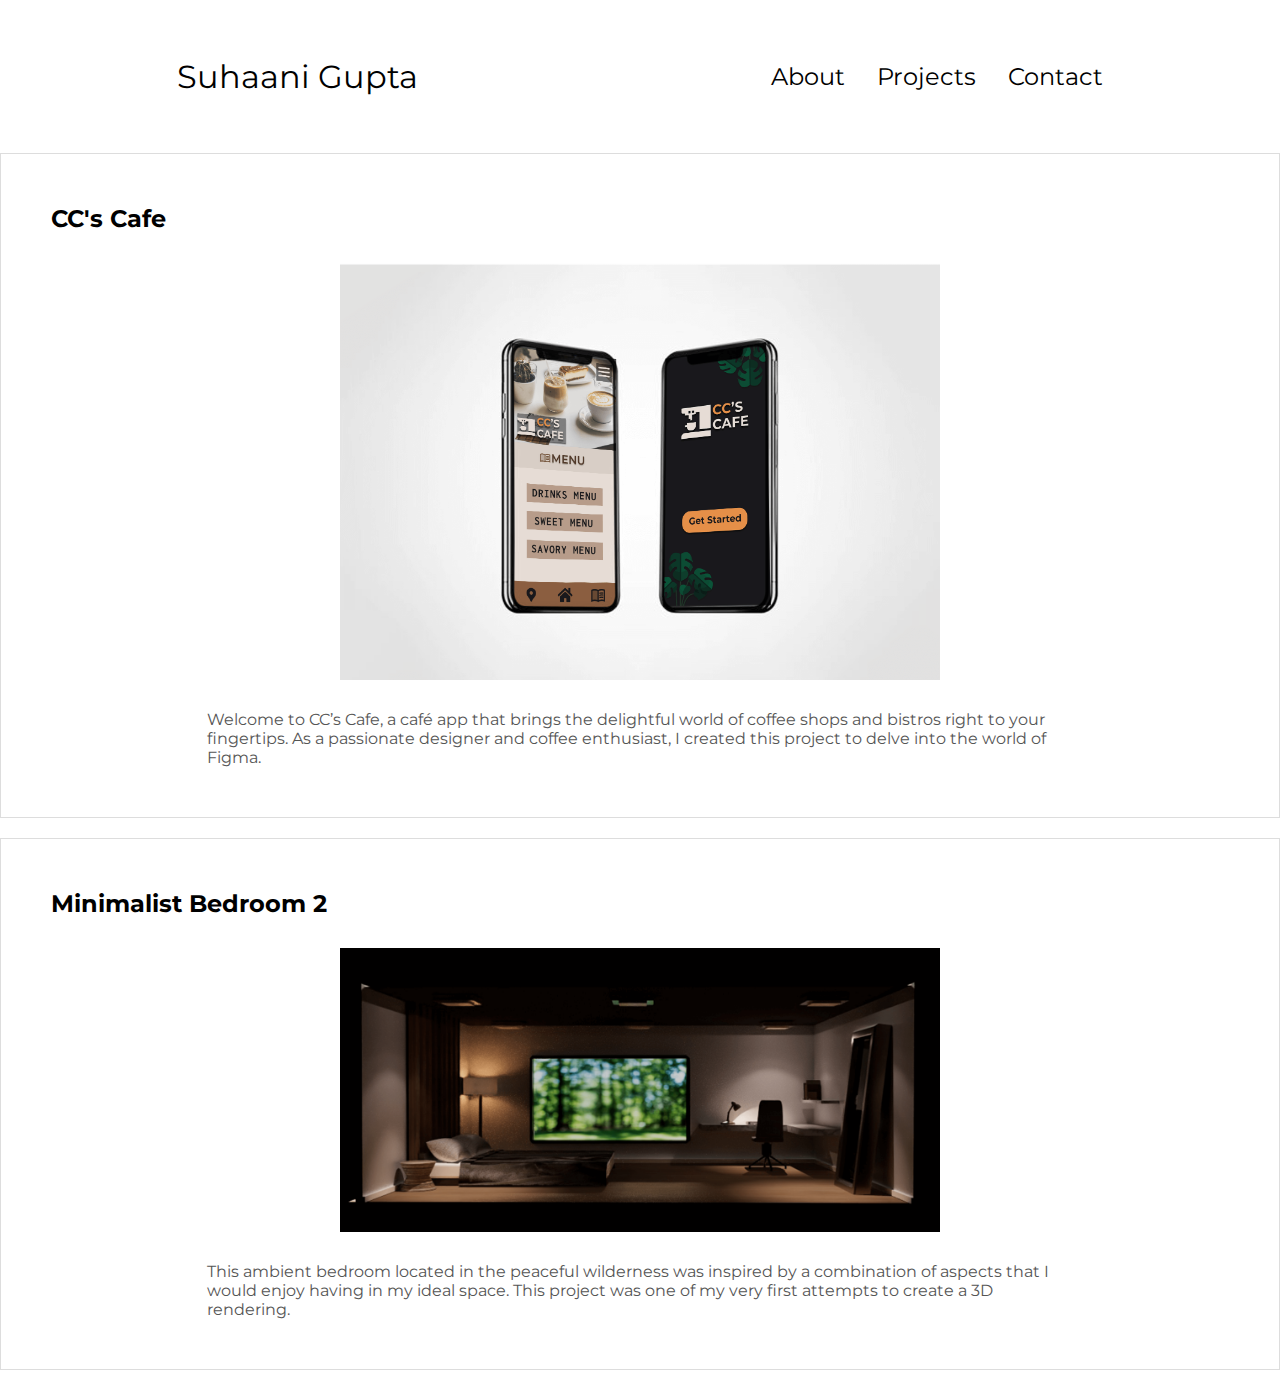
==== projects.html @ 94964127 "Add images" ====
<!DOCTYPE html>
<html lang="en">
<head>
    <meta charset="UTF-8">
    <meta name="viewport" content="width=device-width, initial-scale=1.0">
    <title>Projects</title>
    <link rel="stylesheet" href="css/projects.css"/>
    <link rel="stylesheet" href="css/mediaqueries.css"/>
</head>
<body>
    <body>
        <nav id="desktop-nav">
            <div class="logo"> <a href="index.html">Suhaani Gupta</a>
            </div>
            <div>
                <ul class="nav-links">
                    <li><a href="#about">About</a></li>
                    <li><a href="projects.html">Projects</a></li>
                    <li><a href="#contact">Contact</a></li>
                </ul>
            </div>
        </nav>
        <nav id="hamburger-nav">
            <div class="logo">Suhaani Gupta</div>
            <div class="hamburger-menu">
                <div class="hamburger-icon" onclick="toggleMenu()">
                    <span></span>
                    <span></span>
                    <span></span>
                </div>
                <div class="menu-links">
                    <li><a href="#about" onclick="toggleMenu()">About</a></li>
                    <li><a href="#experience" onclick="toggleMenu()">Experience</a></li>
                    <li><a href="#projects" onclick="toggleMenu()">Projects</a></li>
                    <li><a href="#contact" onclick="toggleMenu()">Contact</a></li>
                </div>
            </div>
        </nav>

        <section class="project" id="project1">
            <h2>CC's Cafe</h2>
            <img src="images/cafeappmockup.png" alt="Project 1 image">
            <p>Welcome to CC’s Cafe, a café app that brings the delightful world of 
                coffee shops and bistros right to your fingertips. As a passionate designer 
                and coffee enthusiast, I created this project to delve into the world of Figma.</p>
          </section>
          <section class="project" id="project2">
            <h2>Minimalist Bedroom 2</h2>
            <img src="images/Mayaproject1.png" alt="Project 2 image">
            <p>This ambient bedroom located in the peaceful wilderness was inspired
                by a combination of aspects that I would enjoy having in my ideal space. 
                This project was one of my very first attempts to create a 3D rendering.</p>
          </section>
          
<script src="script.js"></script>
</body>
</html>
---- css/projects.css ----
@import url('https://fonts.googleapis.com/css2?family=Montserrat:ital,wght@0,100..900;1,100..900&display=swap');

* {
    margin: 0;
    padding: 0;
    }

body{
    font-family: "Montserrat", sans-serif;
    
}

html{
    scroll-behavior: smooth;
}

p{
    color: rgb(85,85,85);
}

a, 
.btn {
    transition: all 300ms ease;
}

nav, 
.nav-links {
    display: flex;
}

nav{
    justify-content: space-around;
    align-items: center;
    height: 17vh;
}

.nav-links{
    gap: 2rem;
    list-style: none;
    font-size: 1.5rem;
}

a{
    color: black;
    text-decoration: none;
    text-decoration-color: white;
}

a:hover{
    color: grey;
    text-decoration: underline;
    text-underline-offset: 1rem;
    text-decoration-color: rgb(181,181,181);
}

.logo {
    font-size: 2rem;

}

.logo:hover {
    cursor: default;
}

/* HAMBURGER MENU */

#hamburger-nav{
    display: none;
}

.hamburger-menu{
    position:relative;
    display: inline-block;
}

.hamburger-icon{
    display: flex;
    flex-direction: column;
    justify-content: space-between;
    height: 24px;
    width: 30px;
    cursor: pointer;
}

.hamburger-icon span{
    width: 100%;
    height: 2px;
    background-color: black;
    transition: all 0.3 ease-in-out;
}

.menu-links{
    position: absolute;
    top: 100%;
    right: 0;
    background-color: white;
    width: fit-content;
    max-height: 0;
    overflow: hidden;
    transition: all 0.3 ease-in-out;
}

.menu-links a{
    display:block;
    padding: 10px;
    text-align: center;
    font-size: 1.5rem;
    color: black;
    text-decoration: none;
    transition: all 0.3 ease-in-out;
}

.menu-links li {
    list-style: none;
}

.menu-links.open {
    max-height: 300px;
}

container {
    width: 80%;
    margin: 0 auto;
  }
  
  .project {
    border: 1px solid #ddd;
    margin-bottom: 20px;
    padding: 20px;
  }
  
  @media (max-width: 768px) {
    .container {
      width: 95%;
    }
  
    .project {
      padding: 10px;
    }
  }


  .project img {
    width: 100%;
    height: auto;
    max-width: 600px; 
    display: block;
    margin: 0 auto; 
  }
  
  p{
    margin: 30px;
    margin-left: 15%;
    margin-right: 15%;
  }

  h2{
    margin: 30px;
  }
---- css/mediaqueries.css ----
@media screen and (max-width: 1200px) {
    #desktop-nav {
        display: none;
    }
    #hamburger-nav{
        display:flex;
    }
}
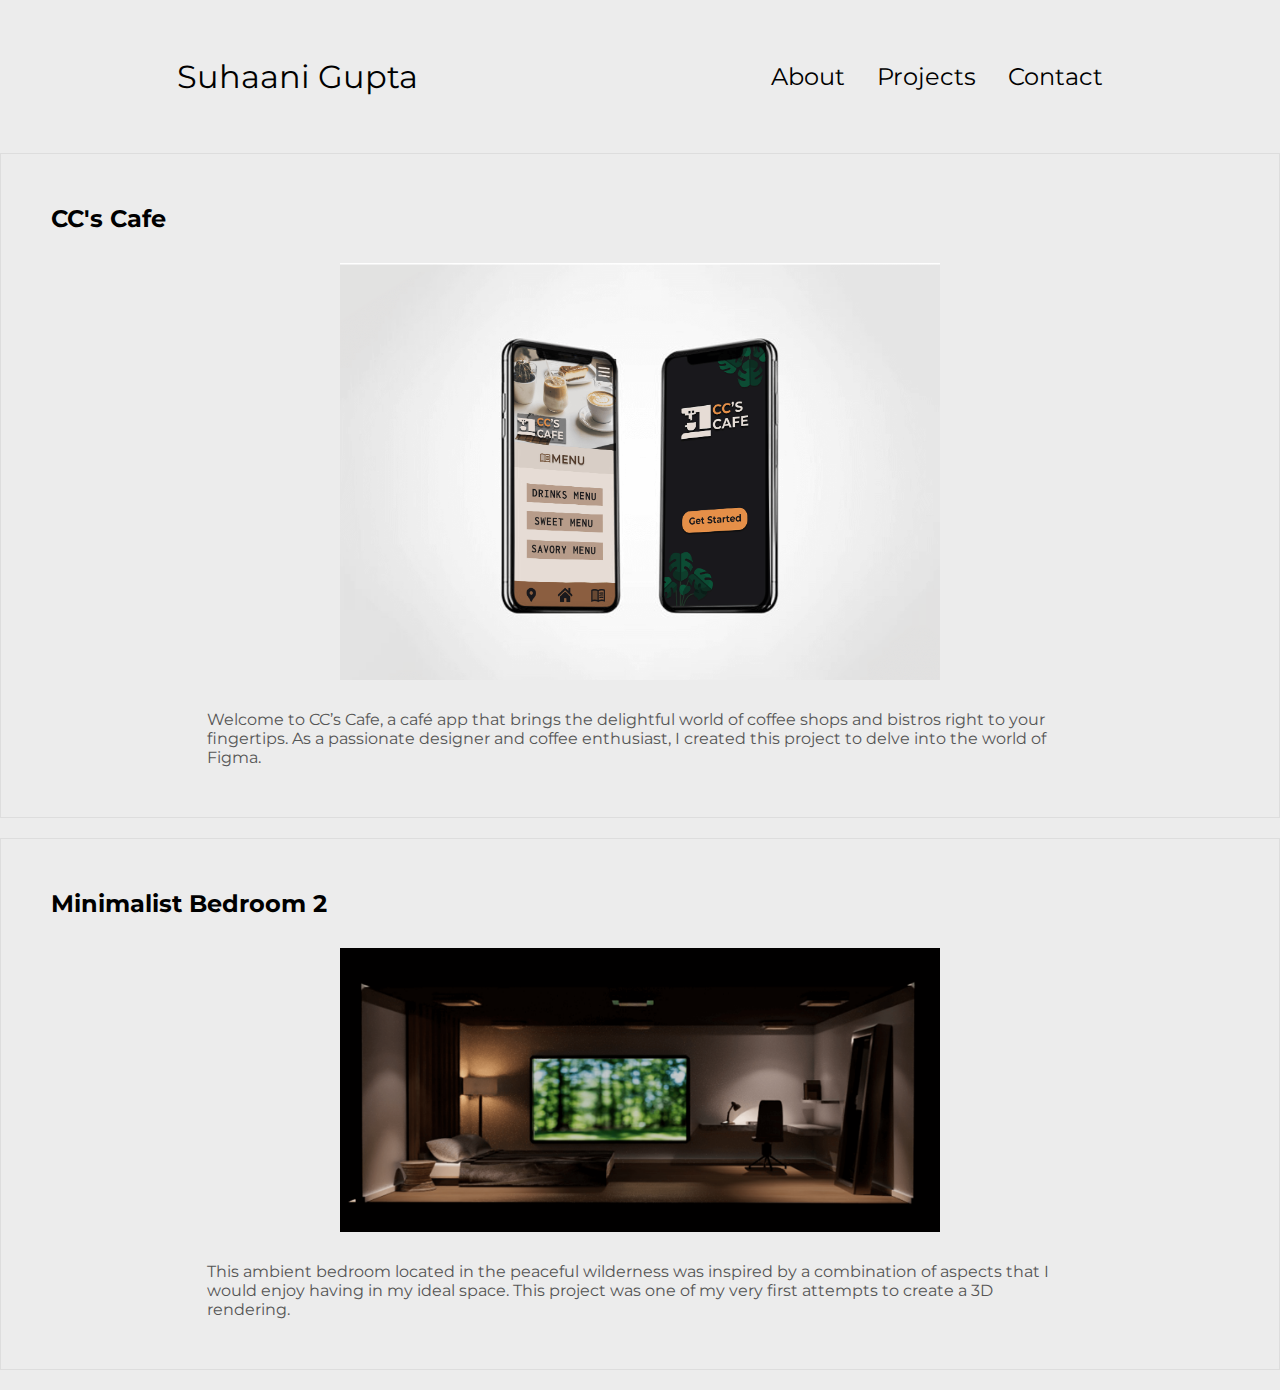
==== commit ac63b5cf: "Add Footer" ====
--- a/projects.html
+++ b/projects.html
@@ -14,7 +14,7 @@
             </div>
             <div>
                 <ul class="nav-links">
-                    <li><a href="#about">About</a></li>
+                    <li><a href="index.html#about">About</a></li>
                     <li><a href="projects.html">Projects</a></li>
                     <li><a href="#contact">Contact</a></li>
                 </ul>
@@ -29,8 +29,7 @@
                     <span></span>
                 </div>
                 <div class="menu-links">
-                    <li><a href="#about" onclick="toggleMenu()">About</a></li>
-                    <li><a href="#experience" onclick="toggleMenu()">Experience</a></li>
+                    <li><a href="index.html#about" onclick="toggleMenu()">About</a></li>
                     <li><a href="#projects" onclick="toggleMenu()">Projects</a></li>
                     <li><a href="#contact" onclick="toggleMenu()">Contact</a></li>
                 </div>
--- a/css/projects.css
+++ b/css/projects.css
@@ -7,6 +7,7 @@
 
 body{
     font-family: "Montserrat", sans-serif;
+    background-color: #ECECEC;
     
 }
 
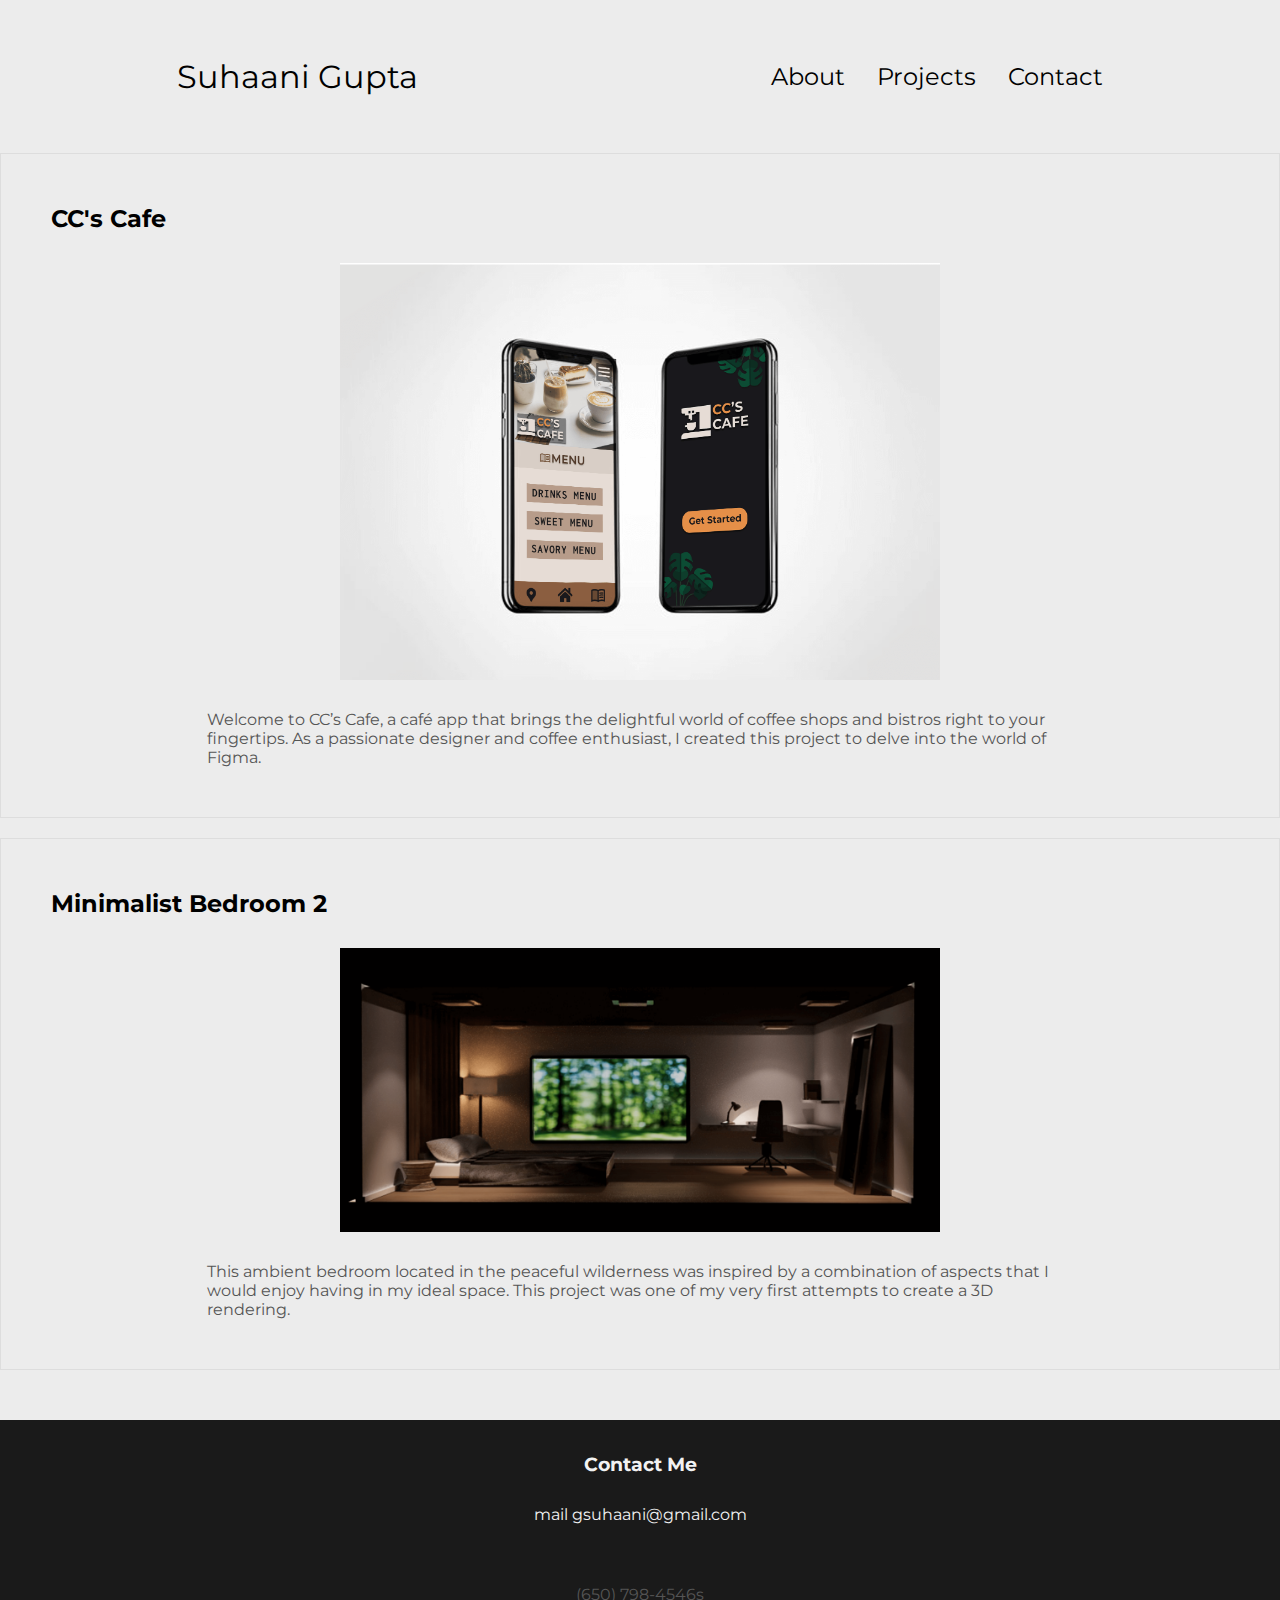
==== commit 59cfe864: "Fix Errors" ====
--- a/projects.html
+++ b/projects.html
@@ -16,12 +16,12 @@
                 <ul class="nav-links">
                     <li><a href="index.html#about">About</a></li>
                     <li><a href="projects.html">Projects</a></li>
-                    <li><a href="#contact">Contact</a></li>
+                    <li><a href="index.html#contact">Contact</a></li>
                 </ul>
             </div>
         </nav>
         <nav id="hamburger-nav">
-            <div class="logo">Suhaani Gupta</div>
+            <div class="logo"> <a href="index.html">Suhaani Gupta</a>
             <div class="hamburger-menu">
                 <div class="hamburger-icon" onclick="toggleMenu()">
                     <span></span>
@@ -29,9 +29,11 @@
                     <span></span>
                 </div>
                 <div class="menu-links">
+                    <ul>
                     <li><a href="index.html#about" onclick="toggleMenu()">About</a></li>
                     <li><a href="#projects" onclick="toggleMenu()">Projects</a></li>
                     <li><a href="#contact" onclick="toggleMenu()">Contact</a></li>
+                    </ul>
                 </div>
             </div>
         </nav>
@@ -50,6 +52,20 @@
                 by a combination of aspects that I would enjoy having in my ideal space. 
                 This project was one of my very first attempts to create a 3D rendering.</p>
           </section>
+          <div id="contact">
+            <footer class="site-footer">
+                <div class="contact-me">
+                    <h3>Contact Me</h3>
+                    <a href="mailto:gsuhaani@gmail.com" class="email-link">
+                        <span class="material-symbols-outlined">mail</span> gsuhaani@gmail.com
+                    </a>
+                    
+                    <div class="phone">
+                    <p>(650) 798-4546s</p> 
+                    </div>
+                </div>
+            </footer>
+            </div>
           
 <script src="script.js"></script>
 </body>
--- a/css/projects.css
+++ b/css/projects.css
@@ -157,4 +157,26 @@
 
   h2{
     margin: 30px;
-  }+  }
+
+  .site-footer {
+    background-color: #1a1a1a; 
+    color: #f2f2f2; 
+    padding: 20px;
+    text-align: center;
+    line-height: 50px;
+    margin-top: 50px;
+  }
+  
+  .site-footer a {
+    color: #f2f2f2; 
+    text-decoration: none;
+  }
+  
+  .site-footer a:hover {
+    text-decoration: underline;
+  }
+  
+  .site-footer .phone {
+    margin-top: 10px;
+  }
